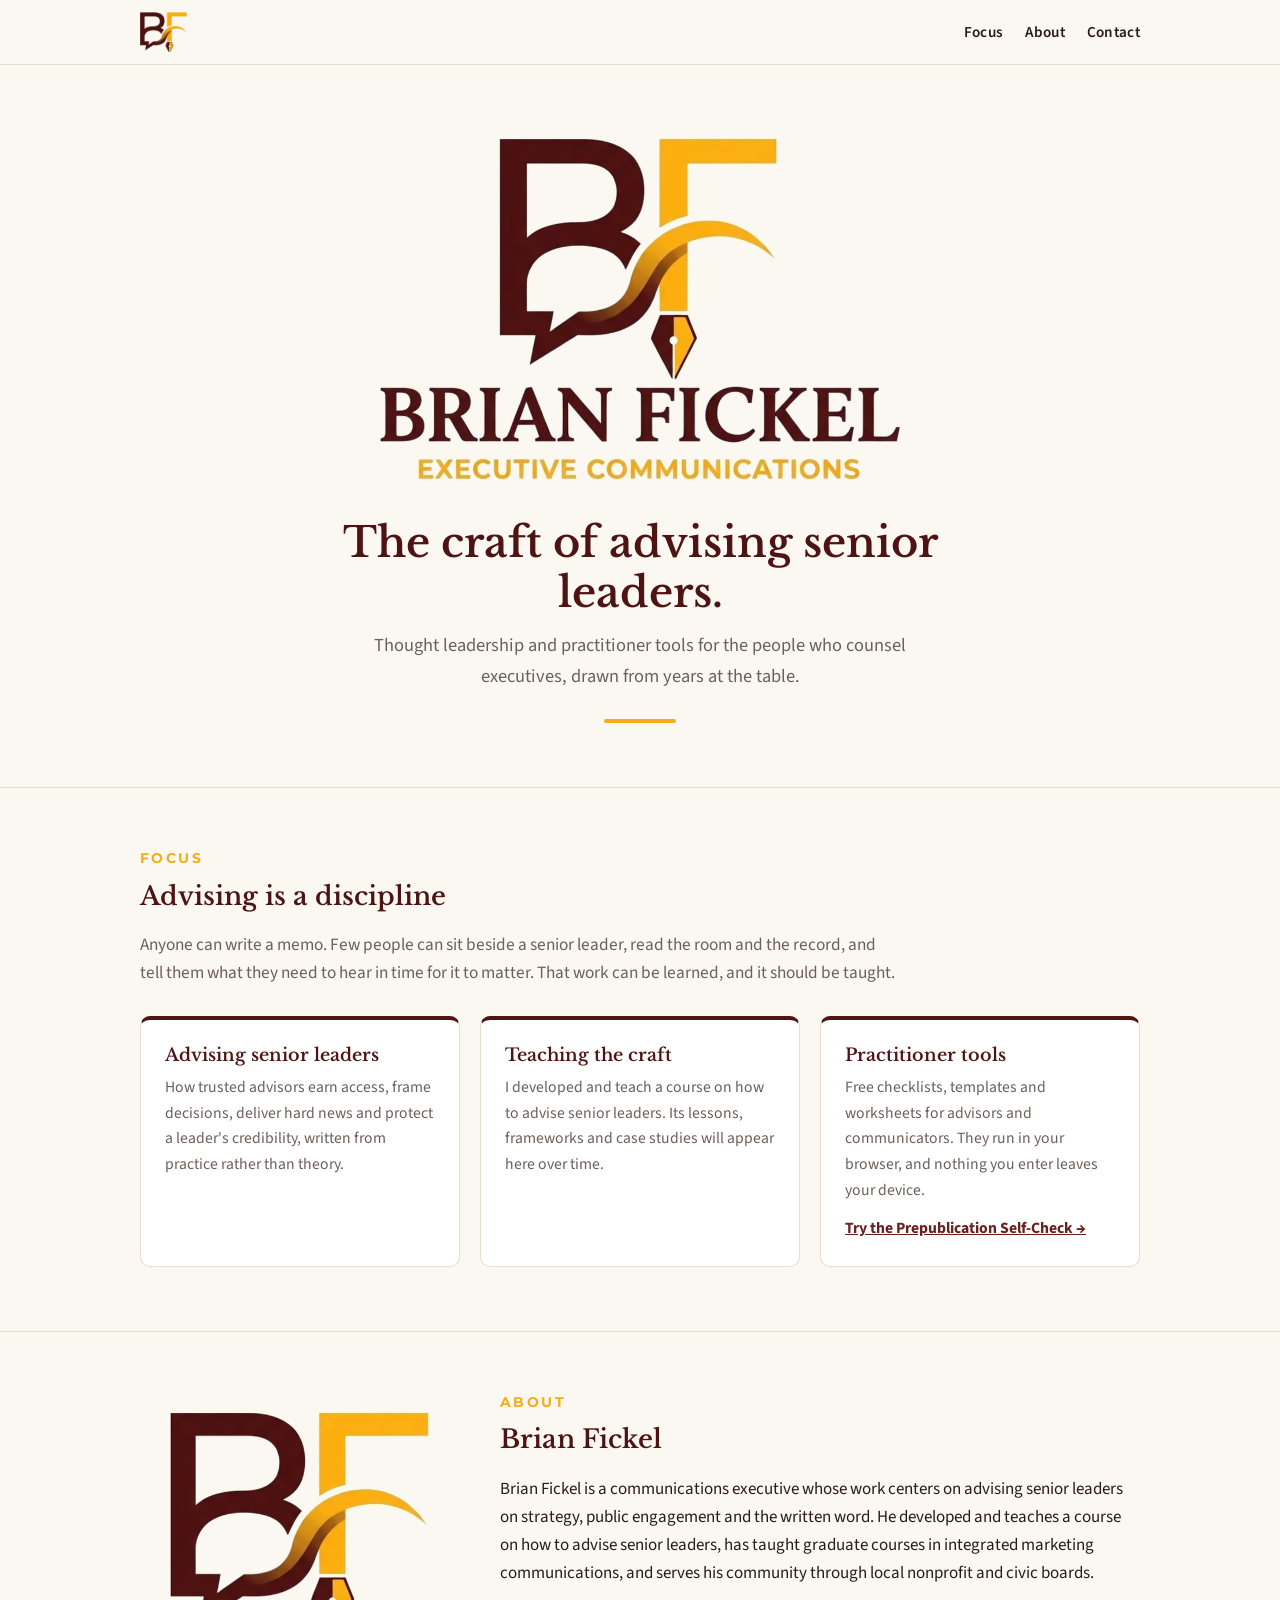
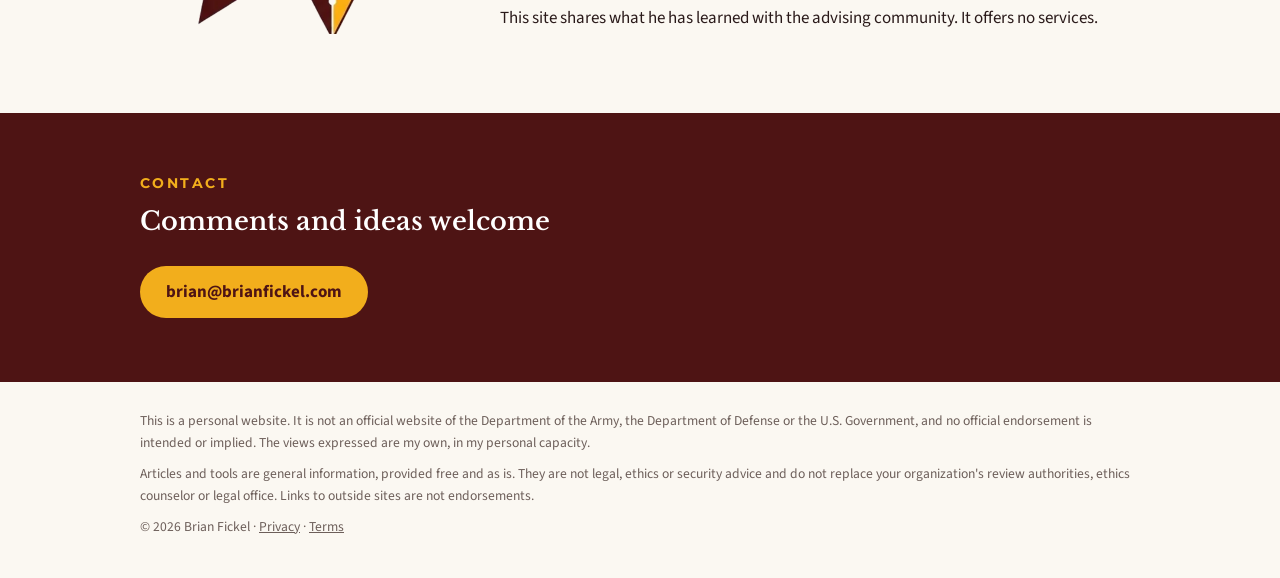
==== index.html @ 58ebd74b "Add site-wide disclaimers; broaden terms and privacy" ====
<!doctype html>
<html lang="en"><head><meta charset="utf-8"><meta name="viewport" content="width=device-width,initial-scale=1">
<title>Brian Fickel | Executive Communications</title>
<meta name="description" content="Brian Fickel on advising senior leaders: thought leadership and practitioner tools for the people who counsel executives.">
<meta property="og:title" content="Brian Fickel | Executive Communications"><meta property="og:image" content="https://brianfickel.com/img/logo-full.png">
<link rel="icon" type="image/png" href="img/favicon.png"><link rel="apple-touch-icon" href="img/apple-touch-icon.png">
<link rel="preconnect" href="https://fonts.googleapis.com"><link rel="preconnect" href="https://fonts.gstatic.com" crossorigin>
<link href="https://fonts.googleapis.com/css2?family=Libre+Baskerville:wght@400;700&family=Montserrat:wght@700&family=Source+Sans+3:wght@400;600;700&display=swap" rel="stylesheet">
<link rel="stylesheet" href="style.css"></head>
<body>
<header class="top"><div class="wrap"><a href="#"><img src="img/logo-mark.png" alt="BF"></a>
<nav><a href="#focus">Focus</a><a href="#about">About</a><a href="#contact">Contact</a></nav></div></header>
<main>
<div class="hero wrap">
<img src="img/logo-full.png" alt="Brian Fickel, Executive Communications">
<h1>The craft of advising senior leaders.</h1>
<p>Thought leadership and practitioner tools for the people who counsel executives, drawn from years at the table.</p>
<div class="rule"></div>
</div>
<section id="focus"><div class="wrap">
<h2>Focus</h2><h3>Advising is a discipline</h3>
<p class="intro">Anyone can write a memo. Few people can sit beside a senior leader, read the room and the record, and tell them what they need to hear in time for it to matter. That work can be learned, and it should be taught.</p>
<div class="grid">
<div class="card"><h4>Advising senior leaders</h4><p>How trusted advisors earn access, frame decisions, deliver hard news and protect a leader's credibility, written from practice rather than theory.</p></div>
<div class="card"><h4>Teaching the craft</h4><p>I developed and teach a course on how to advise senior leaders. Its lessons, frameworks and case studies will appear here over time.</p></div>
<div class="card"><h4>Practitioner tools</h4><p>Free checklists, templates and worksheets for advisors and communicators. They run in your browser, and nothing you enter leaves your device.</p><p style="margin-top:12px"><a href="tools/prepub-check/"><strong>Try the Prepublication Self-Check &rarr;</strong></a></p></div>
</div></div></section>
<section id="about"><div class="wrap about">
<img src="img/logo-mark.png" alt="">
<div><h2>About</h2><h3>Brian Fickel</h3>
<p>Brian Fickel is a communications executive whose work centers on advising senior leaders on strategy, public engagement and the written word. He developed and teaches a course on how to advise senior leaders, has taught graduate courses in integrated marketing communications, and serves his community through local nonprofit and civic boards.</p>
<p>This site shares what he has learned with the advising community. It offers no services.</p></div>
</div></section>
<section id="contact" class="contact"><div class="wrap">
<h2>Contact</h2><h3>Comments and ideas welcome</h3>
<a class="btn" href="mailto:brian@brianfickel.com">brian@brianfickel.com</a>
</div></section>
</main>
<footer><div class="wrap">
<p style="margin:0 0 8px">This is a personal website. It is not an official website of the Department of the Army, the Department of Defense or the U.S. Government, and no official endorsement is intended or implied. The views expressed are my own, in my personal capacity.</p>
<p style="margin:0 0 8px">Articles and tools are general information, provided free and as is. They are not legal, ethics or security advice and do not replace your organization's review authorities, ethics counselor or legal office. Links to outside sites are not endorsements.</p>
<p style="margin:0">&copy; 2026 Brian Fickel &middot; <a href="privacy.html">Privacy</a> &middot; <a href="terms.html">Terms</a></p>
</div></footer>
</body></html>
---- style.css ----
:root{--maroon:#4e1414;--maroon-2:#6b1f1f;--gold:#f2ae1c;--gold-soft:#fbe7b8;--cream:#fbf8f2;--ink:#2a1a1a;--muted:#6d5f5a;--line:#eadfce;color-scheme:light}
*{box-sizing:border-box}
html{scroll-behavior:smooth}
body{margin:0;background:var(--cream);color:var(--ink);font:17px/1.65 "Source Sans 3",-apple-system,BlinkMacSystemFont,"Segoe UI",sans-serif}
a{color:var(--maroon-2)}
.wrap{max-width:1040px;margin:0 auto;padding:0 20px}
header.top{position:sticky;top:0;z-index:5;background:rgba(251,248,242,.92);backdrop-filter:blur(8px);border-bottom:1px solid var(--line)}
header.top .wrap{display:flex;align-items:center;justify-content:space-between;height:64px}
header.top img{height:40px;width:auto;display:block}
nav a{margin-left:22px;text-decoration:none;color:var(--ink);font-weight:600;font-size:.95rem;letter-spacing:.02em}
nav a:hover{color:var(--maroon-2)}
.hero{text-align:center;padding:72px 0 64px}
.hero img{width:min(520px,88%);height:auto}
.hero h1{font:600 clamp(1.7rem,4vw,2.6rem)/1.2 "Libre Baskerville",Georgia,serif;color:var(--maroon);margin:28px auto 12px;max-width:760px}
.hero p{color:var(--muted);font-size:1.15rem;max-width:620px;margin:0 auto}
.rule{width:72px;height:4px;background:var(--gold);border-radius:2px;margin:28px auto 0}
section{padding:64px 0;border-top:1px solid var(--line)}
section h2{font:700 .85rem/1 "Montserrat",sans-serif;letter-spacing:.18em;text-transform:uppercase;color:var(--gold);margin:0 0 14px}
section h3{font:600 1.6rem/1.3 "Libre Baskerville",Georgia,serif;color:var(--maroon);margin:0 0 18px}
.grid{display:grid;grid-template-columns:repeat(3,1fr);gap:20px;margin-top:28px}
.card{background:#fff;border:1px solid var(--line);border-top:4px solid var(--maroon);border-radius:10px;padding:24px}
.card h4{margin:0 0 8px;font:600 1.1rem/1.3 "Libre Baskerville",Georgia,serif;color:var(--maroon)}
.card p{margin:0;color:var(--muted);font-size:.98rem}
.about{display:grid;grid-template-columns:1fr 2fr;gap:40px;align-items:center}
.about img{width:100%;max-width:260px;height:auto;justify-self:center}
.contact{background:var(--maroon);color:#fff;border-top:0}
.contact h2{color:var(--gold)}.contact h3{color:#fff}
.btn{display:inline-block;margin-top:10px;background:var(--gold);color:var(--maroon);font-weight:700;text-decoration:none;padding:12px 26px;border-radius:999px}
.btn:hover{background:#ffc64a}
footer{padding:28px 0 40px;color:var(--muted);font-size:.85rem}
footer a{color:var(--muted)}
.page main{max-width:720px;margin:0 auto;padding:48px 20px}
.page h1{font:600 2rem/1.25 "Libre Baskerville",Georgia,serif;color:var(--maroon)}
.page h2{font-size:1.15rem;margin-top:2rem;color:var(--maroon)}
p.lede{color:var(--muted);margin-top:0}
@media (max-width:760px){.grid{grid-template-columns:1fr}.about{grid-template-columns:1fr}nav a{margin-left:14px;font-size:.9rem}.hero{padding:48px 0}}
.intro{max-width:760px;color:var(--muted);font-size:1.08rem;margin:0}
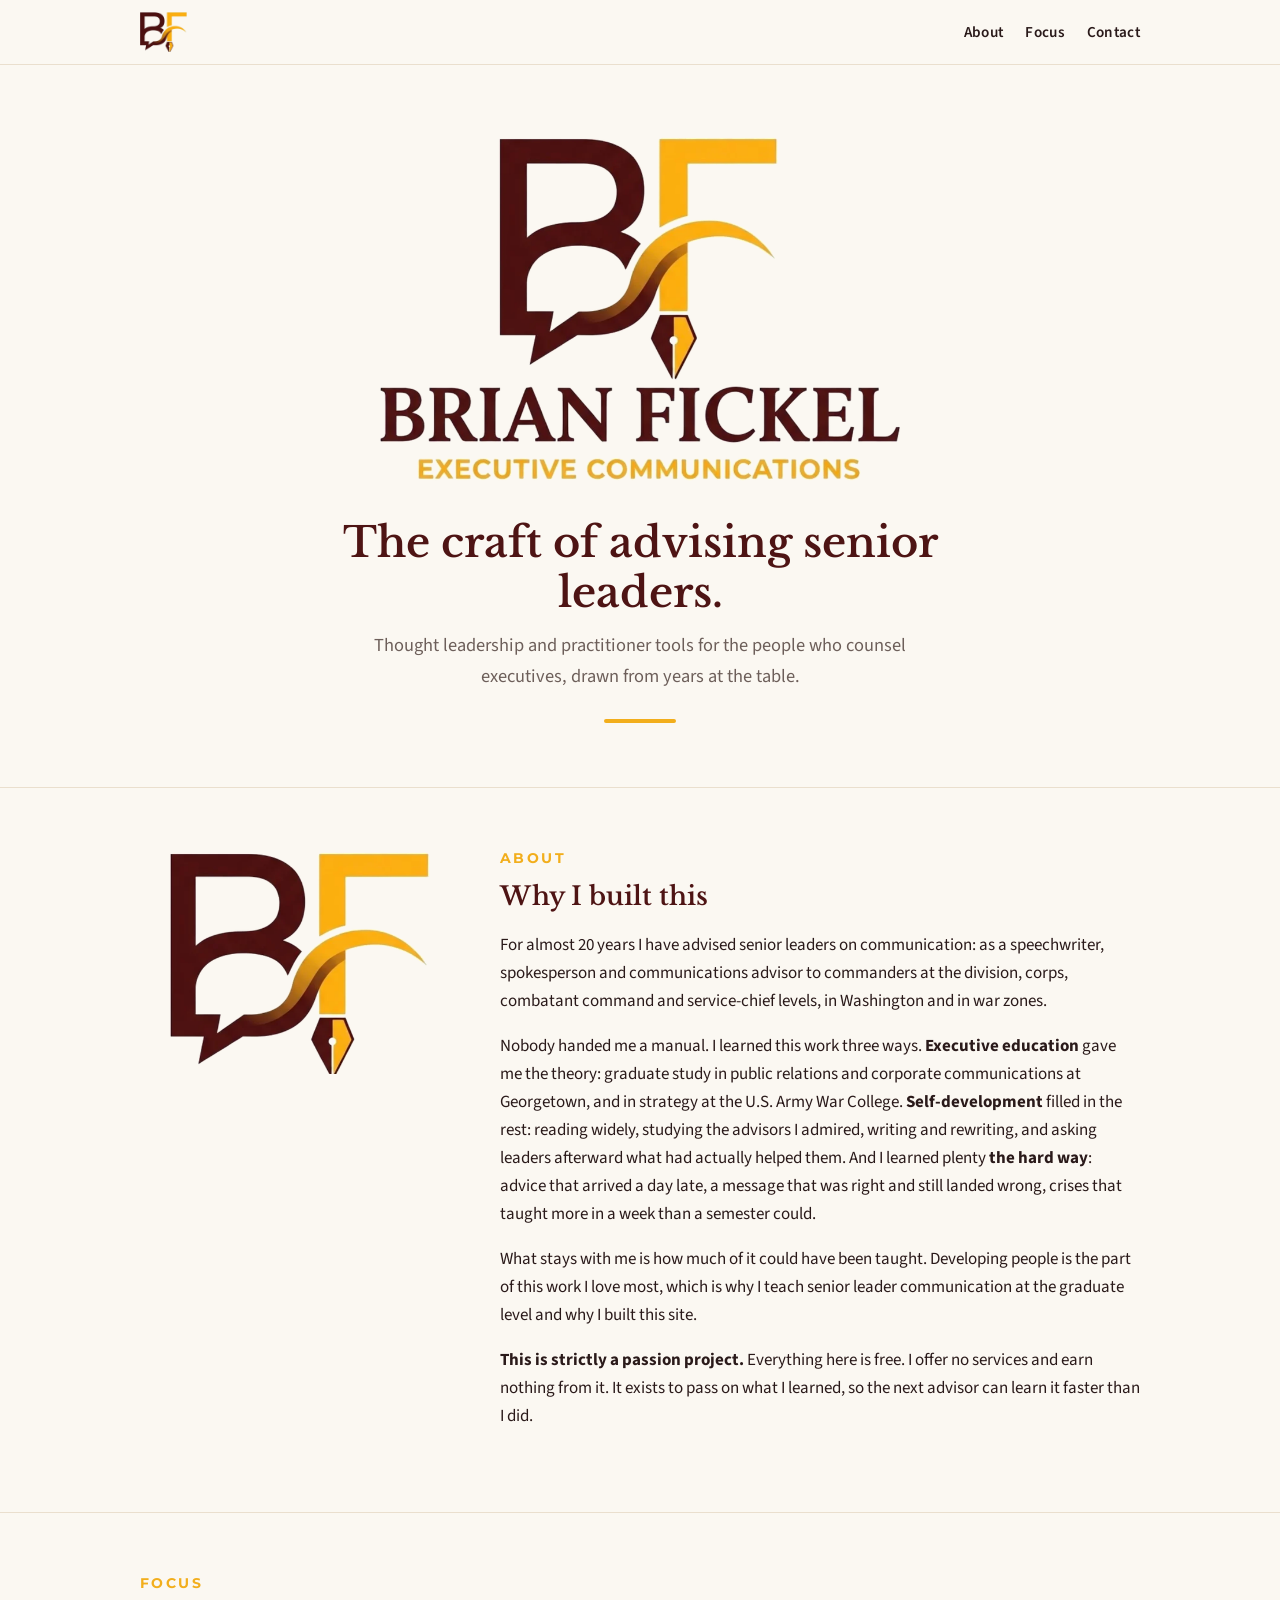
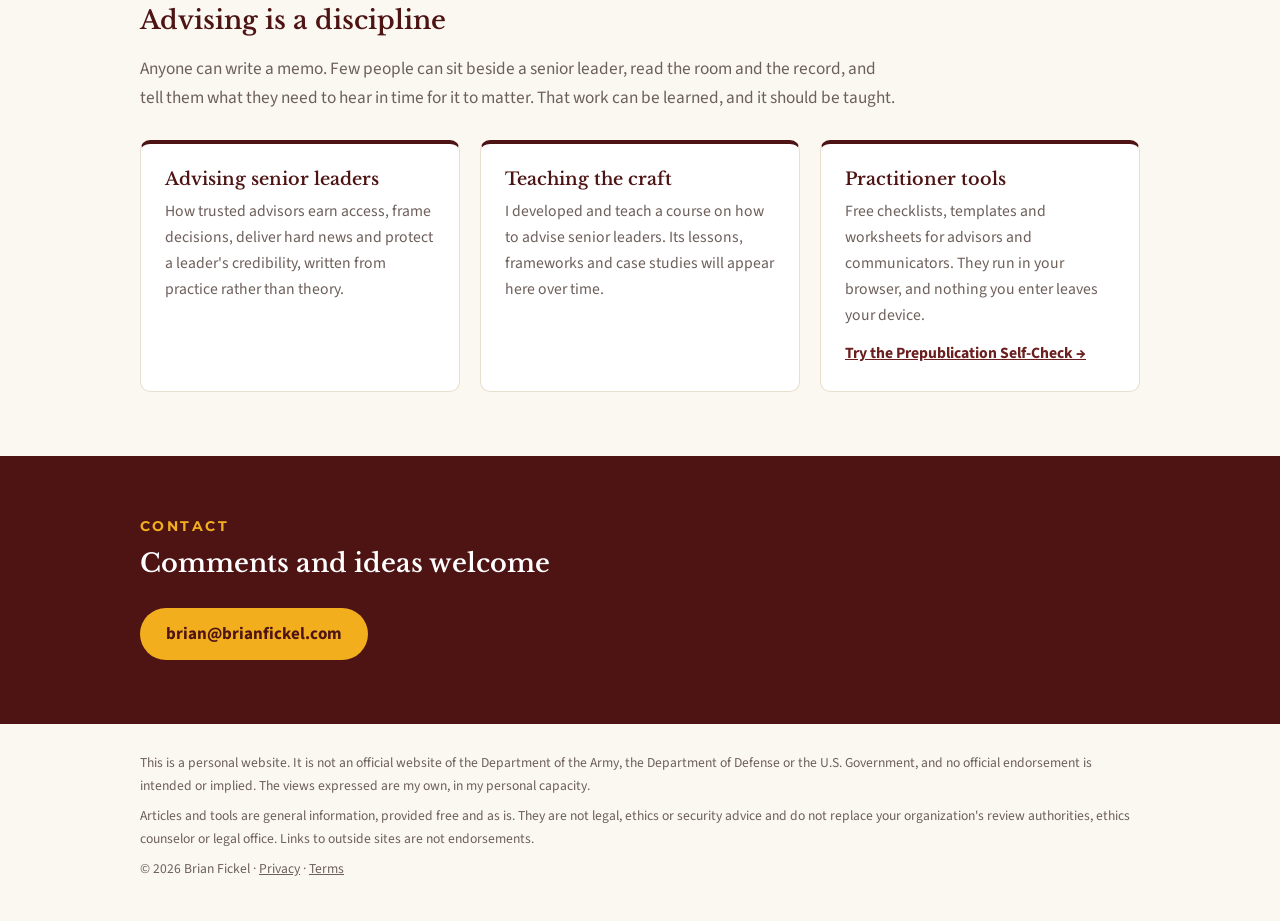
==== commit 99ca9eda: "Move About up front with the advising story; passion project" ====
--- a/index.html
+++ b/index.html
@@ -9,7 +9,7 @@
 <link rel="stylesheet" href="style.css"></head>
 <body>
 <header class="top"><div class="wrap"><a href="#"><img src="img/logo-mark.png" alt="BF"></a>
-<nav><a href="#focus">Focus</a><a href="#about">About</a><a href="#contact">Contact</a></nav></div></header>
+<nav><a href="#about">About</a><a href="#focus">Focus</a><a href="#contact">Contact</a></nav></div></header>
 <main>
 <div class="hero wrap">
 <img src="img/logo-full.png" alt="Brian Fickel, Executive Communications">
@@ -17,6 +17,14 @@
 <p>Thought leadership and practitioner tools for the people who counsel executives, drawn from years at the table.</p>
 <div class="rule"></div>
 </div>
+<section id="about"><div class="wrap about">
+<img src="img/logo-mark.png" alt="">
+<div><h2>About</h2><h3>Why I built this</h3>
+<p>For almost 20 years I have advised senior leaders on communication: as a speechwriter, spokesperson and communications advisor to commanders at the division, corps, combatant command and service-chief levels, in Washington and in war zones.</p>
+<p>Nobody handed me a manual. I learned this work three ways. <strong>Executive education</strong> gave me the theory: graduate study in public relations and corporate communications at Georgetown, and in strategy at the U.S. Army War College. <strong>Self-development</strong> filled in the rest: reading widely, studying the advisors I admired, writing and rewriting, and asking leaders afterward what had actually helped them. And I learned plenty <strong>the hard way</strong>: advice that arrived a day late, a message that was right and still landed wrong, crises that taught more in a week than a semester could.</p>
+<p>What stays with me is how much of it could have been taught. Developing people is the part of this work I love most, which is why I teach senior leader communication at the graduate level and why I built this site.</p>
+<p><strong>This is strictly a passion project.</strong> Everything here is free. I offer no services and earn nothing from it. It exists to pass on what I learned, so the next advisor can learn it faster than I did.</p>
+</div></div></section>
 <section id="focus"><div class="wrap">
 <h2>Focus</h2><h3>Advising is a discipline</h3>
 <p class="intro">Anyone can write a memo. Few people can sit beside a senior leader, read the room and the record, and tell them what they need to hear in time for it to matter. That work can be learned, and it should be taught.</p>
@@ -25,12 +33,7 @@
 <div class="card"><h4>Teaching the craft</h4><p>I developed and teach a course on how to advise senior leaders. Its lessons, frameworks and case studies will appear here over time.</p></div>
 <div class="card"><h4>Practitioner tools</h4><p>Free checklists, templates and worksheets for advisors and communicators. They run in your browser, and nothing you enter leaves your device.</p><p style="margin-top:12px"><a href="tools/prepub-check/"><strong>Try the Prepublication Self-Check &rarr;</strong></a></p></div>
 </div></div></section>
-<section id="about"><div class="wrap about">
-<img src="img/logo-mark.png" alt="">
-<div><h2>About</h2><h3>Brian Fickel</h3>
-<p>Brian Fickel is a communications executive whose work centers on advising senior leaders on strategy, public engagement and the written word. He developed and teaches a course on how to advise senior leaders, has taught graduate courses in integrated marketing communications, and serves his community through local nonprofit and civic boards.</p>
-<p>This site shares what he has learned with the advising community. It offers no services.</p></div>
-</div></section>
+
 <section id="contact" class="contact"><div class="wrap">
 <h2>Contact</h2><h3>Comments and ideas welcome</h3>
 <a class="btn" href="mailto:brian@brianfickel.com">brian@brianfickel.com</a>
--- a/style.css
+++ b/style.css
@@ -21,7 +21,7 @@
 .card{background:#fff;border:1px solid var(--line);border-top:4px solid var(--maroon);border-radius:10px;padding:24px}
 .card h4{margin:0 0 8px;font:600 1.1rem/1.3 "Libre Baskerville",Georgia,serif;color:var(--maroon)}
 .card p{margin:0;color:var(--muted);font-size:.98rem}
-.about{display:grid;grid-template-columns:1fr 2fr;gap:40px;align-items:center}
+.about{display:grid;grid-template-columns:1fr 2fr;gap:40px;align-items:start}
 .about img{width:100%;max-width:260px;height:auto;justify-self:center}
 .contact{background:var(--maroon);color:#fff;border-top:0}
 .contact h2{color:var(--gold)}.contact h3{color:#fff}
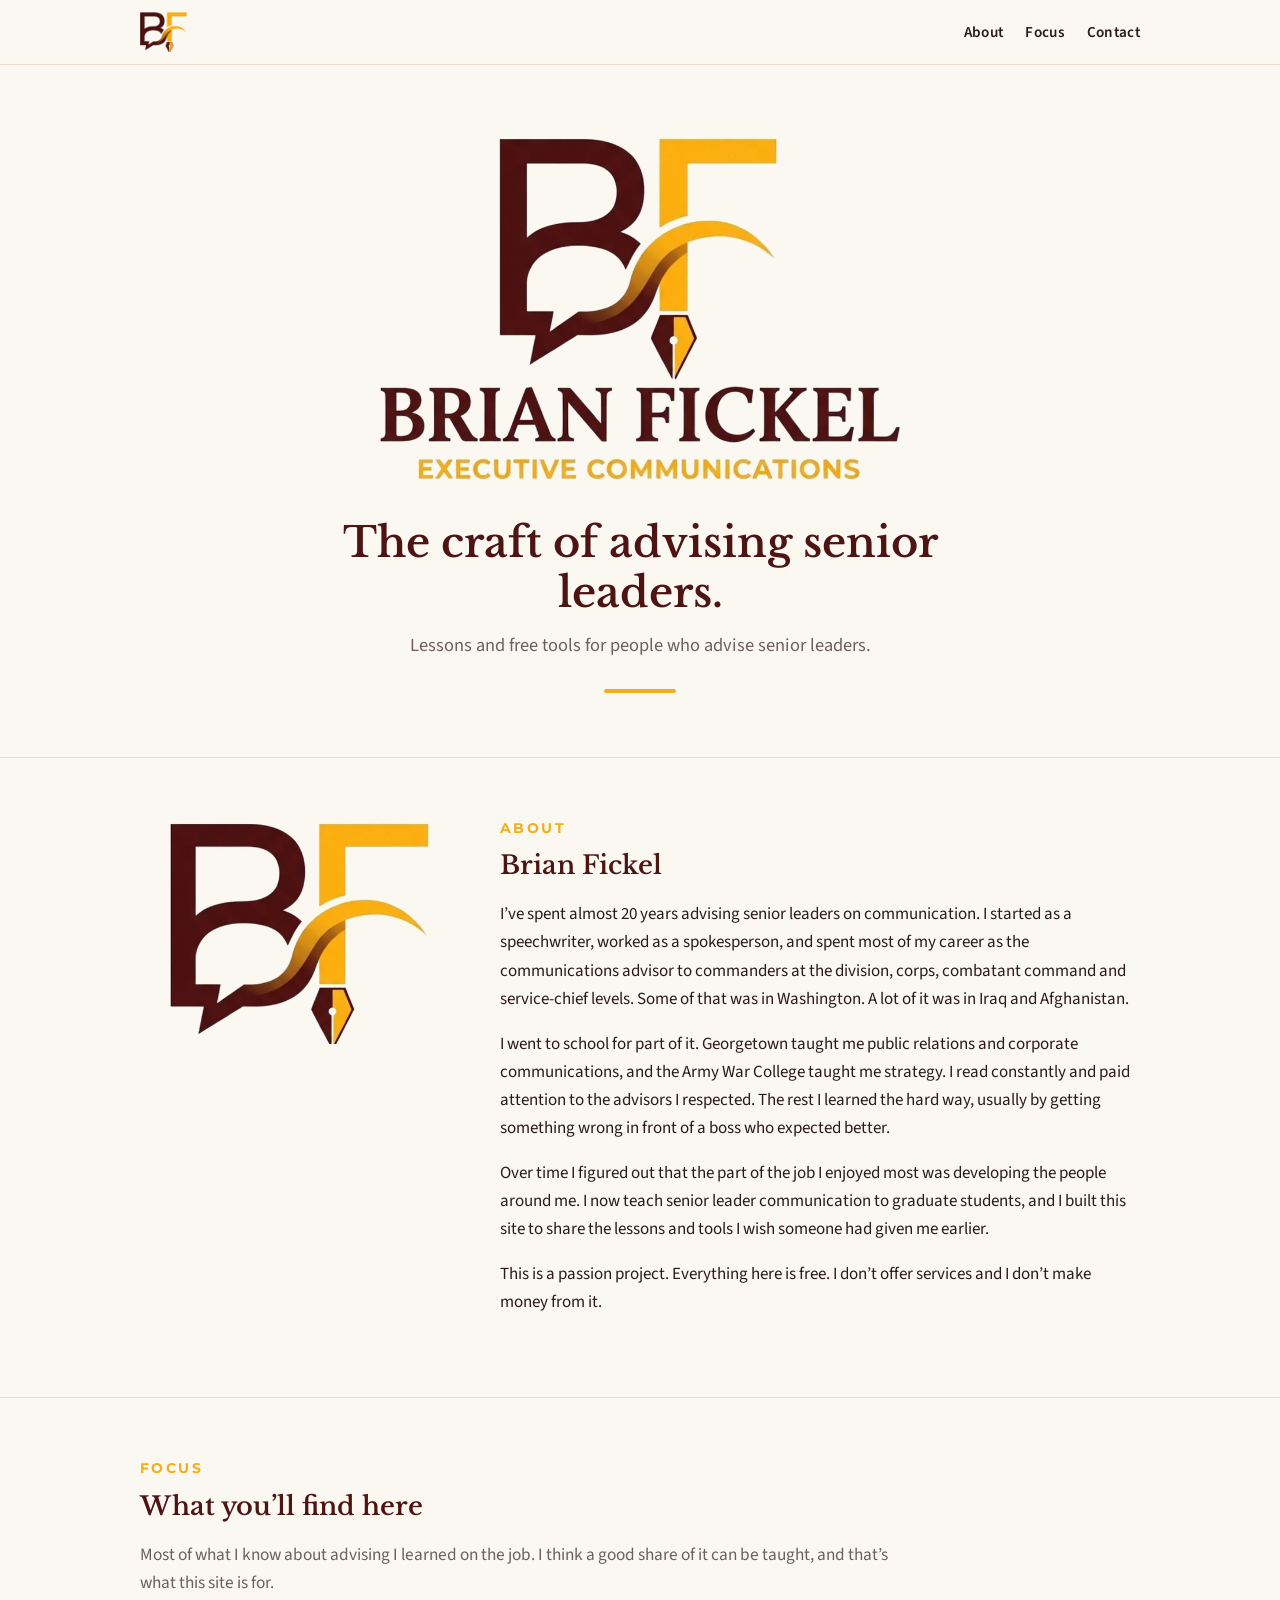
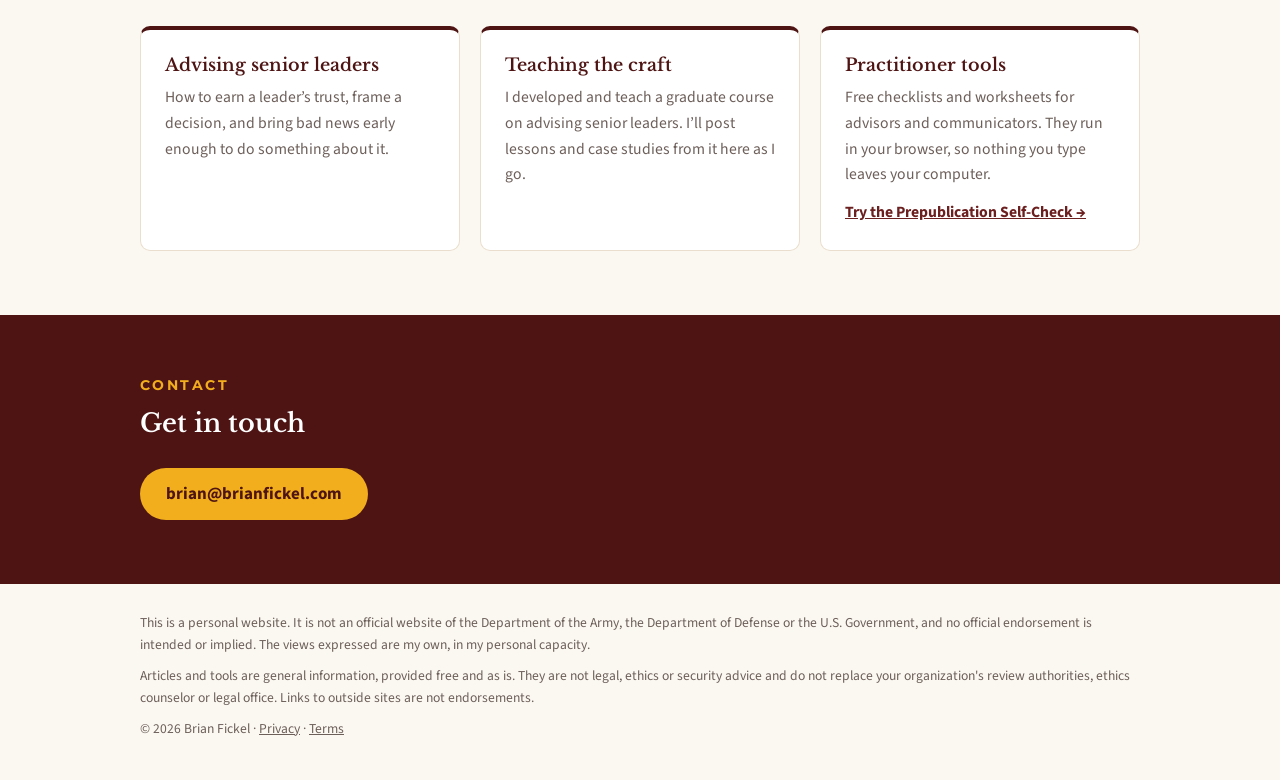
==== commit c756ac5a: "Rewrite homepage copy in a plainer voice" ====
--- a/index.html
+++ b/index.html
@@ -1,7 +1,7 @@
 <!doctype html>
 <html lang="en"><head><meta charset="utf-8"><meta name="viewport" content="width=device-width,initial-scale=1">
 <title>Brian Fickel | Executive Communications</title>
-<meta name="description" content="Brian Fickel on advising senior leaders: thought leadership and practitioner tools for the people who counsel executives.">
+<meta name="description" content="Lessons and free tools for people who advise senior leaders, from Brian Fickel.">
 <meta property="og:title" content="Brian Fickel | Executive Communications"><meta property="og:image" content="https://brianfickel.com/img/logo-full.png">
 <link rel="icon" type="image/png" href="img/favicon.png"><link rel="apple-touch-icon" href="img/apple-touch-icon.png">
 <link rel="preconnect" href="https://fonts.googleapis.com"><link rel="preconnect" href="https://fonts.gstatic.com" crossorigin>
@@ -14,28 +14,28 @@
 <div class="hero wrap">
 <img src="img/logo-full.png" alt="Brian Fickel, Executive Communications">
 <h1>The craft of advising senior leaders.</h1>
-<p>Thought leadership and practitioner tools for the people who counsel executives, drawn from years at the table.</p>
+<p>Lessons and free tools for people who advise senior leaders.</p>
 <div class="rule"></div>
 </div>
 <section id="about"><div class="wrap about">
 <img src="img/logo-mark.png" alt="">
-<div><h2>About</h2><h3>Why I built this</h3>
-<p>For almost 20 years I have advised senior leaders on communication: as a speechwriter, spokesperson and communications advisor to commanders at the division, corps, combatant command and service-chief levels, in Washington and in war zones.</p>
-<p>Nobody handed me a manual. I learned this work three ways. <strong>Executive education</strong> gave me the theory: graduate study in public relations and corporate communications at Georgetown, and in strategy at the U.S. Army War College. <strong>Self-development</strong> filled in the rest: reading widely, studying the advisors I admired, writing and rewriting, and asking leaders afterward what had actually helped them. And I learned plenty <strong>the hard way</strong>: advice that arrived a day late, a message that was right and still landed wrong, crises that taught more in a week than a semester could.</p>
-<p>What stays with me is how much of it could have been taught. Developing people is the part of this work I love most, which is why I teach senior leader communication at the graduate level and why I built this site.</p>
-<p><strong>This is strictly a passion project.</strong> Everything here is free. I offer no services and earn nothing from it. It exists to pass on what I learned, so the next advisor can learn it faster than I did.</p>
+<div><h2>About</h2><h3>Brian Fickel</h3>
+<p>I&rsquo;ve spent almost 20 years advising senior leaders on communication. I started as a speechwriter, worked as a spokesperson, and spent most of my career as the communications advisor to commanders at the division, corps, combatant command and service-chief levels. Some of that was in Washington. A lot of it was in Iraq and Afghanistan.</p>
+<p>I went to school for part of it. Georgetown taught me public relations and corporate communications, and the Army War College taught me strategy. I read constantly and paid attention to the advisors I respected. The rest I learned the hard way, usually by getting something wrong in front of a boss who expected better.</p>
+<p>Over time I figured out that the part of the job I enjoyed most was developing the people around me. I now teach senior leader communication to graduate students, and I built this site to share the lessons and tools I wish someone had given me earlier.</p>
+<p>This is a passion project. Everything here is free. I don&rsquo;t offer services and I don&rsquo;t make money from it.</p>
 </div></div></section>
 <section id="focus"><div class="wrap">
-<h2>Focus</h2><h3>Advising is a discipline</h3>
-<p class="intro">Anyone can write a memo. Few people can sit beside a senior leader, read the room and the record, and tell them what they need to hear in time for it to matter. That work can be learned, and it should be taught.</p>
+<h2>Focus</h2><h3>What you&rsquo;ll find here</h3>
+<p class="intro">Most of what I know about advising I learned on the job. I think a good share of it can be taught, and that&rsquo;s what this site is for.</p>
 <div class="grid">
-<div class="card"><h4>Advising senior leaders</h4><p>How trusted advisors earn access, frame decisions, deliver hard news and protect a leader's credibility, written from practice rather than theory.</p></div>
-<div class="card"><h4>Teaching the craft</h4><p>I developed and teach a course on how to advise senior leaders. Its lessons, frameworks and case studies will appear here over time.</p></div>
-<div class="card"><h4>Practitioner tools</h4><p>Free checklists, templates and worksheets for advisors and communicators. They run in your browser, and nothing you enter leaves your device.</p><p style="margin-top:12px"><a href="tools/prepub-check/"><strong>Try the Prepublication Self-Check &rarr;</strong></a></p></div>
+<div class="card"><h4>Advising senior leaders</h4><p>How to earn a leader&rsquo;s trust, frame a decision, and bring bad news early enough to do something about it.</p></div>
+<div class="card"><h4>Teaching the craft</h4><p>I developed and teach a graduate course on advising senior leaders. I&rsquo;ll post lessons and case studies from it here as I go.</p></div>
+<div class="card"><h4>Practitioner tools</h4><p>Free checklists and worksheets for advisors and communicators. They run in your browser, so nothing you type leaves your computer.</p><p style="margin-top:12px"><a href="tools/prepub-check/"><strong>Try the Prepublication Self-Check &rarr;</strong></a></p></div>
 </div></div></section>
 
 <section id="contact" class="contact"><div class="wrap">
-<h2>Contact</h2><h3>Comments and ideas welcome</h3>
+<h2>Contact</h2><h3>Get in touch</h3>
 <a class="btn" href="mailto:brian@brianfickel.com">brian@brianfickel.com</a>
 </div></section>
 </main>
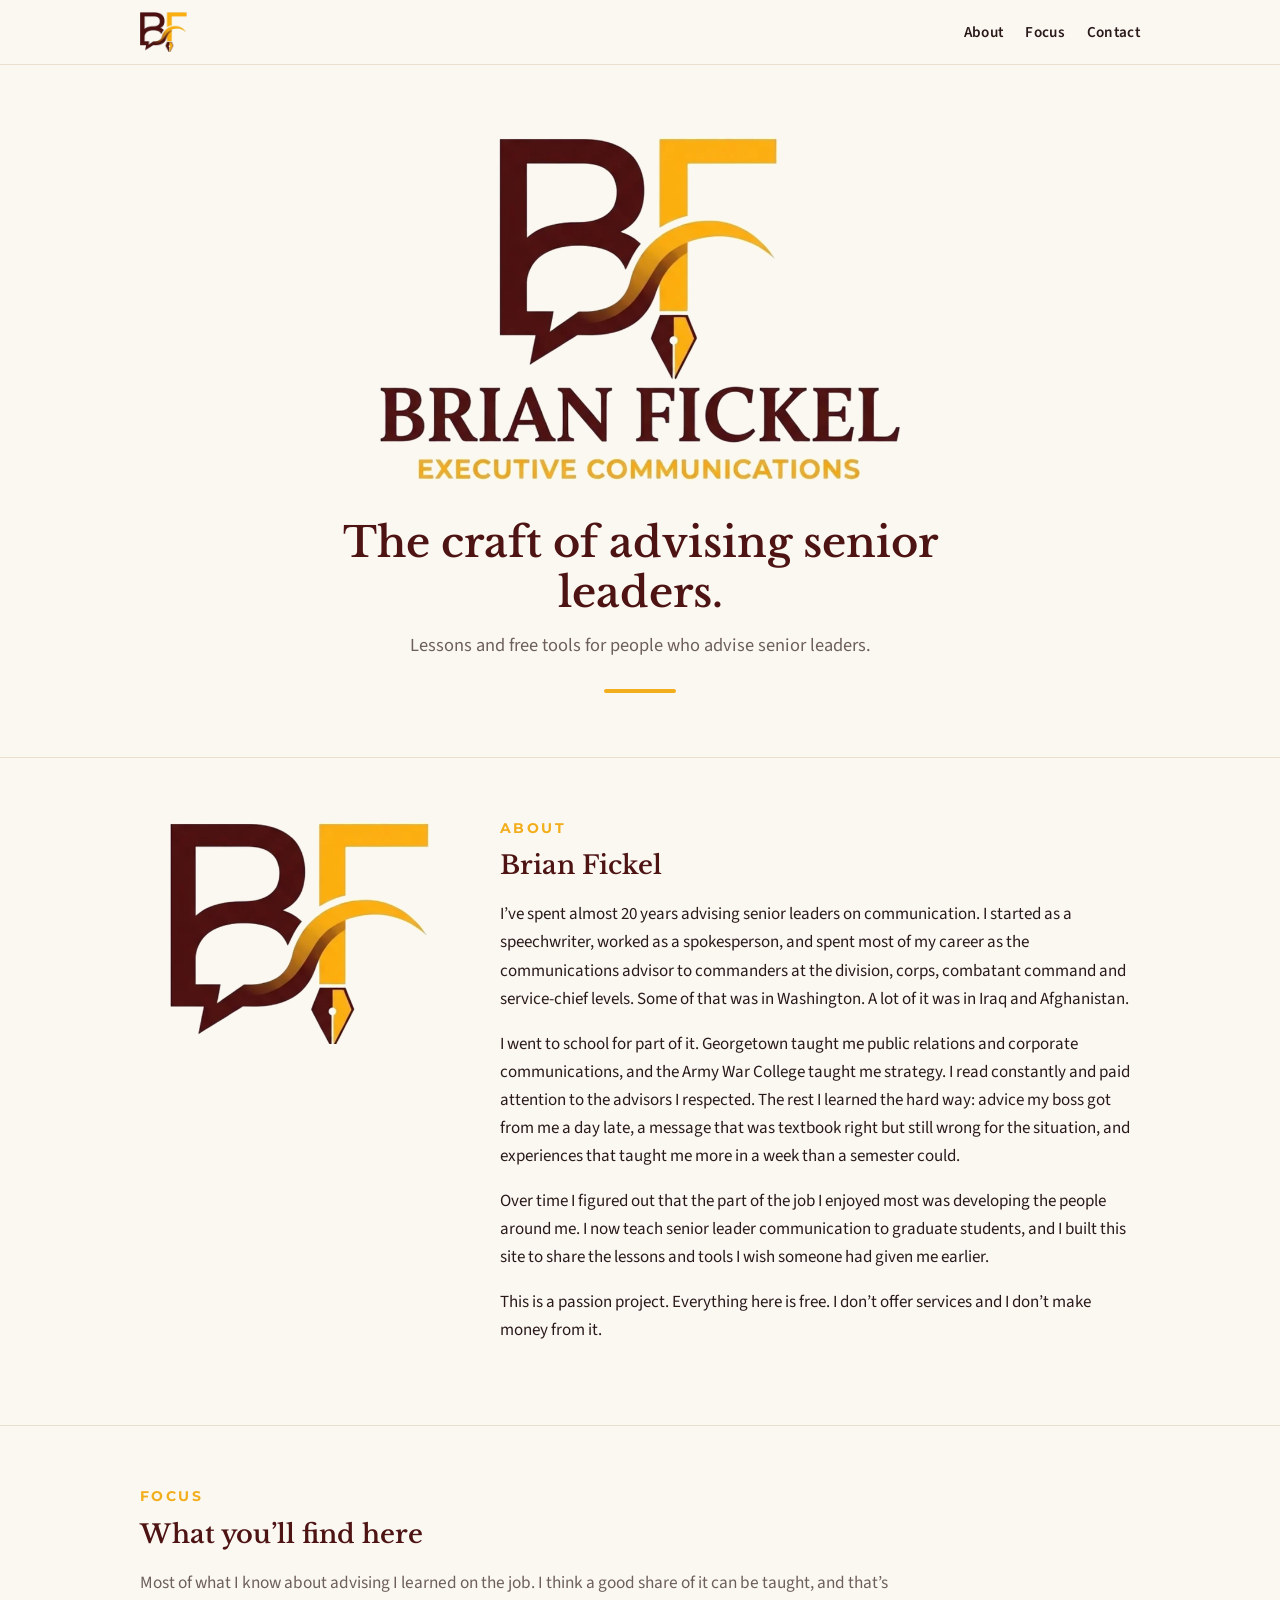
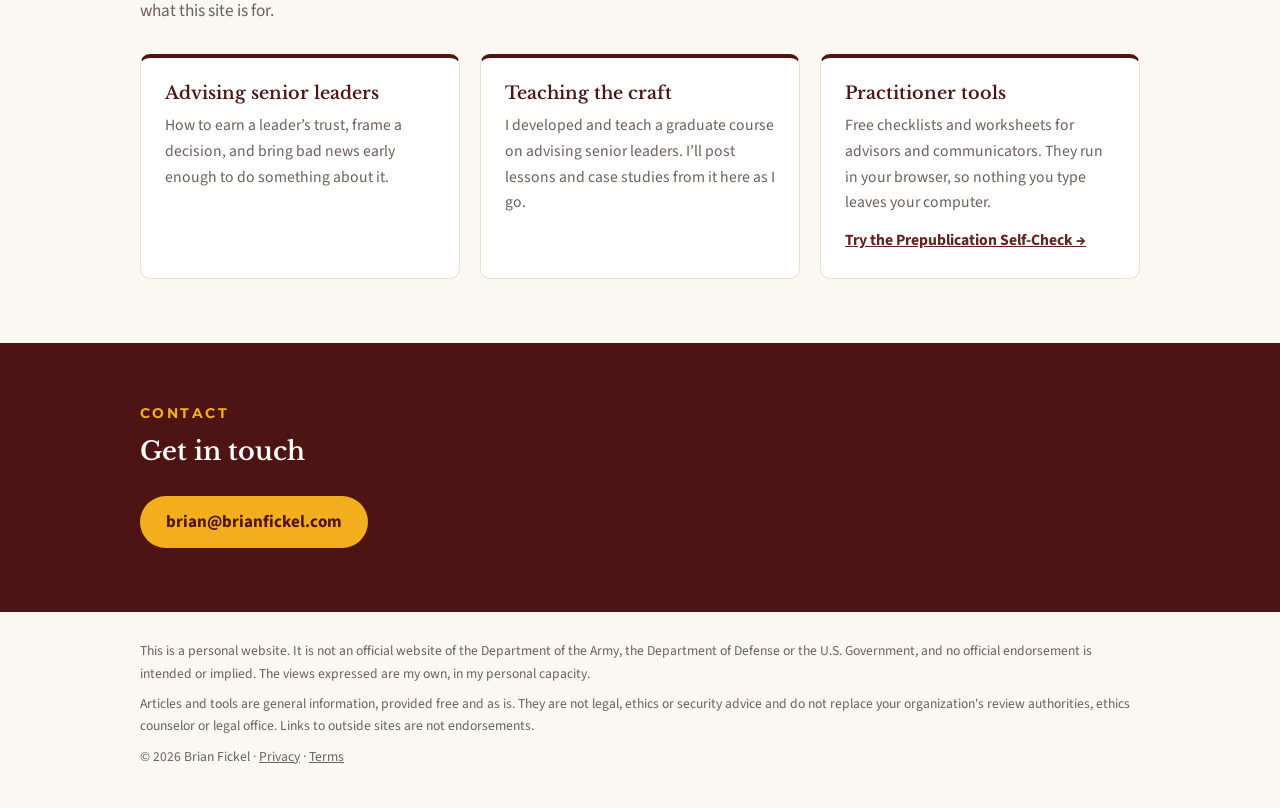
==== commit 7f6e4ede: "About: hard-way lessons in Brian's words" ====
--- a/index.html
+++ b/index.html
@@ -21,7 +21,7 @@
 <img src="img/logo-mark.png" alt="">
 <div><h2>About</h2><h3>Brian Fickel</h3>
 <p>I&rsquo;ve spent almost 20 years advising senior leaders on communication. I started as a speechwriter, worked as a spokesperson, and spent most of my career as the communications advisor to commanders at the division, corps, combatant command and service-chief levels. Some of that was in Washington. A lot of it was in Iraq and Afghanistan.</p>
-<p>I went to school for part of it. Georgetown taught me public relations and corporate communications, and the Army War College taught me strategy. I read constantly and paid attention to the advisors I respected. The rest I learned the hard way, usually by getting something wrong in front of a boss who expected better.</p>
+<p>I went to school for part of it. Georgetown taught me public relations and corporate communications, and the Army War College taught me strategy. I read constantly and paid attention to the advisors I respected. The rest I learned the hard way: advice my boss got from me a day late, a message that was textbook right but still wrong for the situation, and experiences that taught me more in a week than a semester could.</p>
 <p>Over time I figured out that the part of the job I enjoyed most was developing the people around me. I now teach senior leader communication to graduate students, and I built this site to share the lessons and tools I wish someone had given me earlier.</p>
 <p>This is a passion project. Everything here is free. I don&rsquo;t offer services and I don&rsquo;t make money from it.</p>
 </div></div></section>
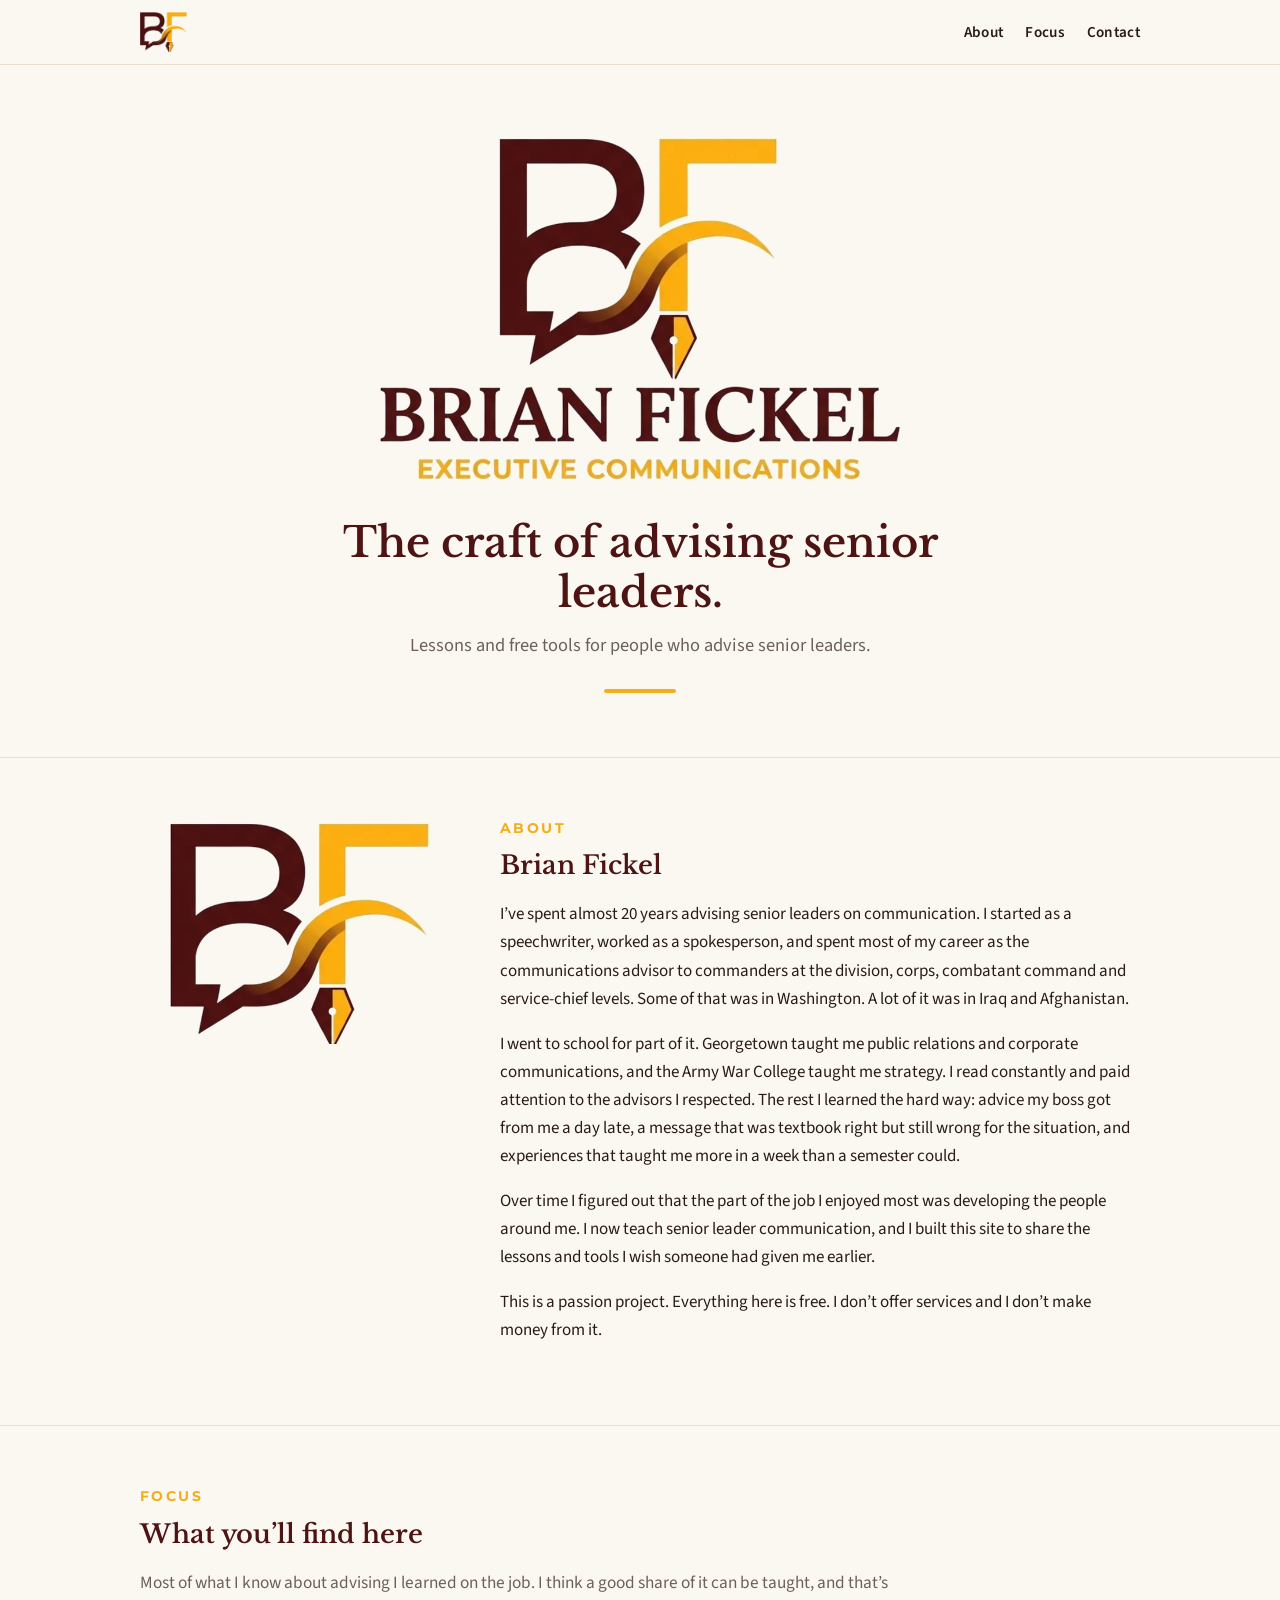
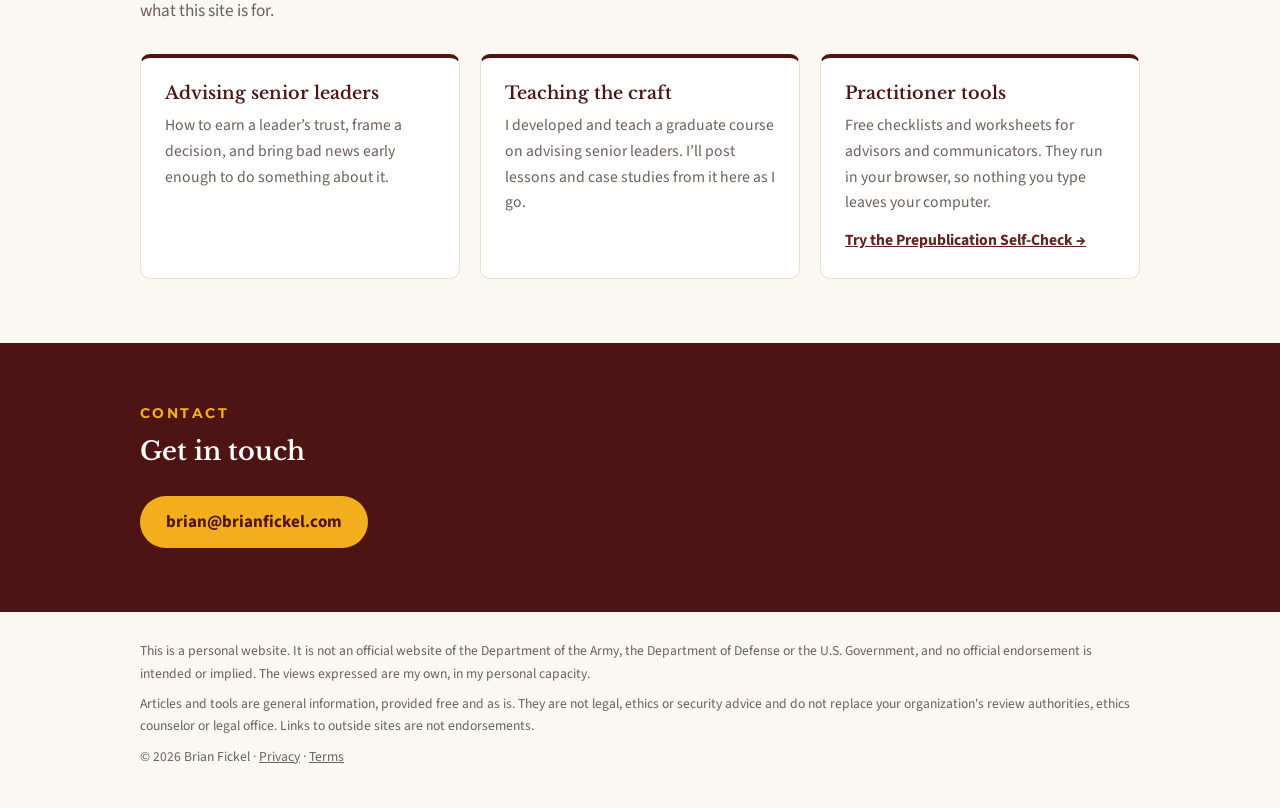
==== commit 123d05a6: "About: drop graduate level" ====
--- a/index.html
+++ b/index.html
@@ -22,7 +22,7 @@
 <div><h2>About</h2><h3>Brian Fickel</h3>
 <p>I&rsquo;ve spent almost 20 years advising senior leaders on communication. I started as a speechwriter, worked as a spokesperson, and spent most of my career as the communications advisor to commanders at the division, corps, combatant command and service-chief levels. Some of that was in Washington. A lot of it was in Iraq and Afghanistan.</p>
 <p>I went to school for part of it. Georgetown taught me public relations and corporate communications, and the Army War College taught me strategy. I read constantly and paid attention to the advisors I respected. The rest I learned the hard way: advice my boss got from me a day late, a message that was textbook right but still wrong for the situation, and experiences that taught me more in a week than a semester could.</p>
-<p>Over time I figured out that the part of the job I enjoyed most was developing the people around me. I now teach senior leader communication to graduate students, and I built this site to share the lessons and tools I wish someone had given me earlier.</p>
+<p>Over time I figured out that the part of the job I enjoyed most was developing the people around me. I now teach senior leader communication, and I built this site to share the lessons and tools I wish someone had given me earlier.</p>
 <p>This is a passion project. Everything here is free. I don&rsquo;t offer services and I don&rsquo;t make money from it.</p>
 </div></div></section>
 <section id="focus"><div class="wrap">
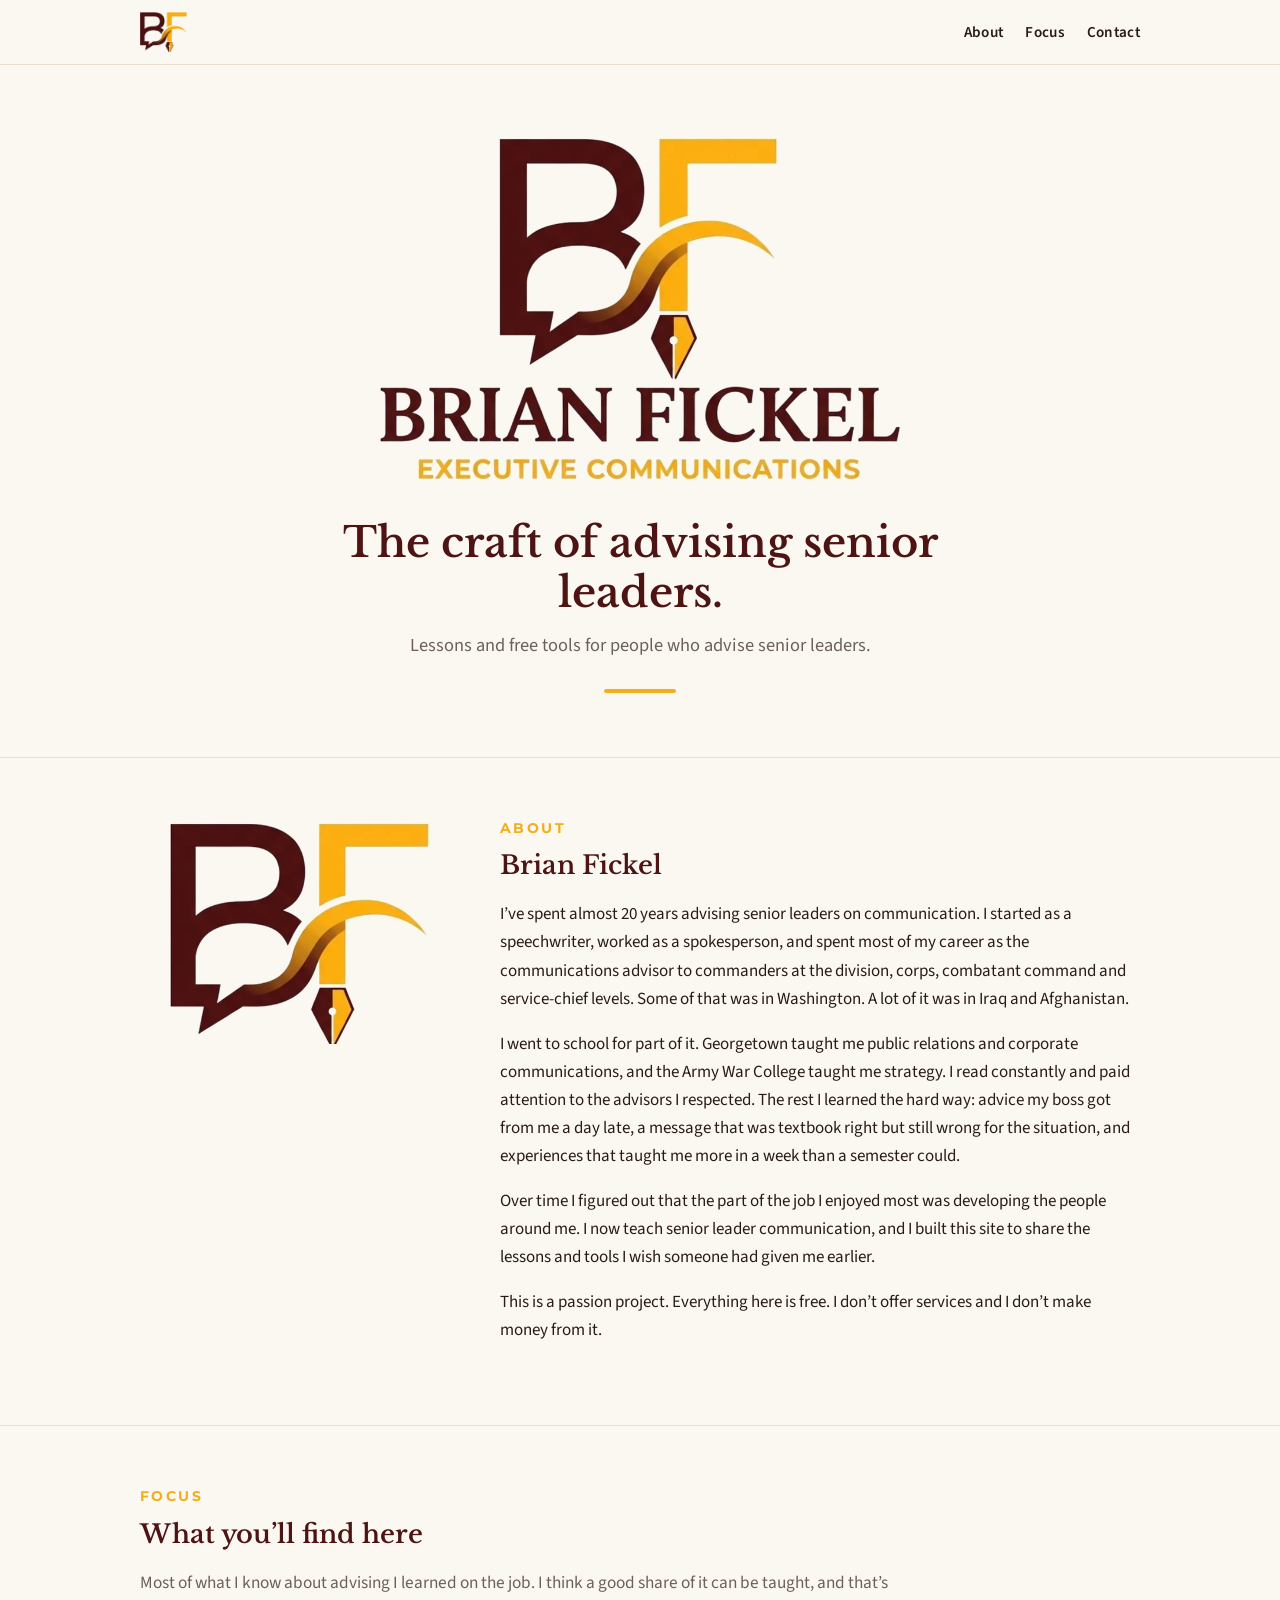
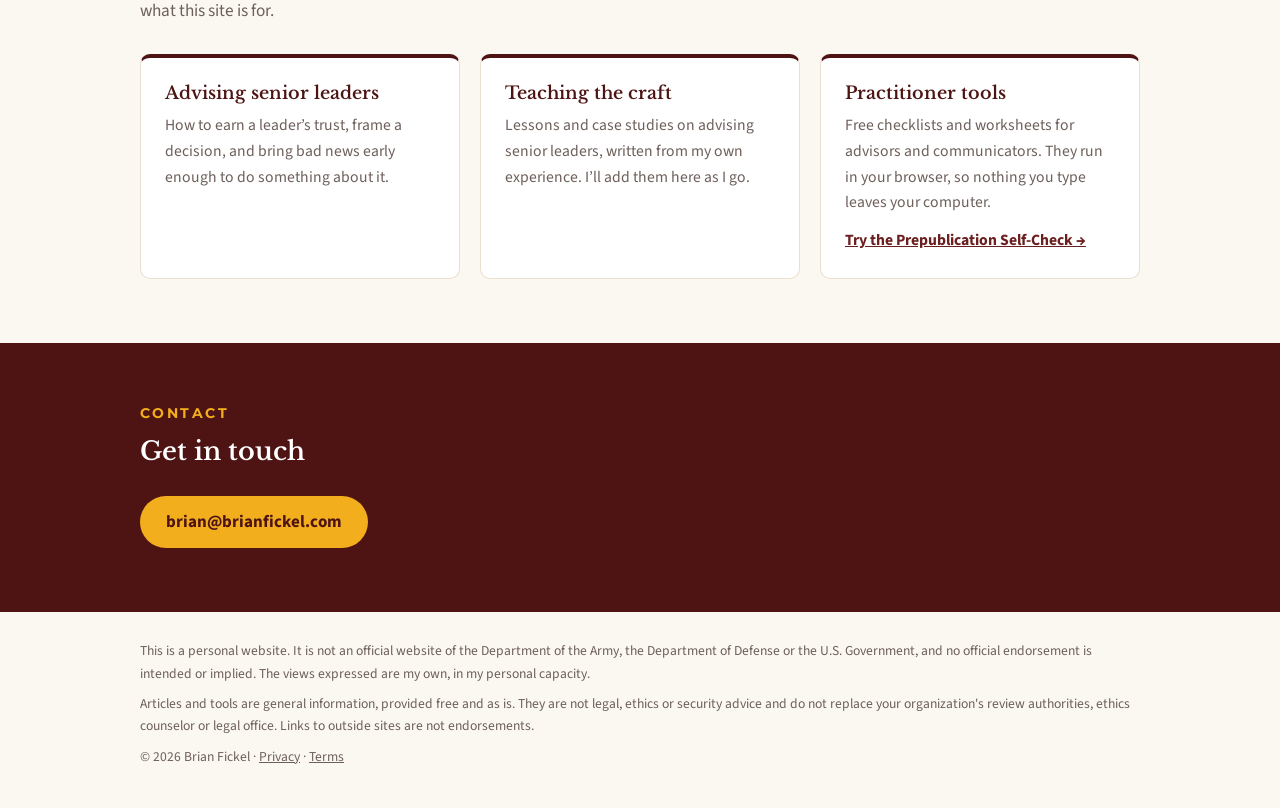
==== commit 255a47ef: "Teaching card: own experience, no course material" ====
--- a/index.html
+++ b/index.html
@@ -30,7 +30,7 @@
 <p class="intro">Most of what I know about advising I learned on the job. I think a good share of it can be taught, and that&rsquo;s what this site is for.</p>
 <div class="grid">
 <div class="card"><h4>Advising senior leaders</h4><p>How to earn a leader&rsquo;s trust, frame a decision, and bring bad news early enough to do something about it.</p></div>
-<div class="card"><h4>Teaching the craft</h4><p>I developed and teach a graduate course on advising senior leaders. I&rsquo;ll post lessons and case studies from it here as I go.</p></div>
+<div class="card"><h4>Teaching the craft</h4><p>Lessons and case studies on advising senior leaders, written from my own experience. I&rsquo;ll add them here as I go.</p></div>
 <div class="card"><h4>Practitioner tools</h4><p>Free checklists and worksheets for advisors and communicators. They run in your browser, so nothing you type leaves your computer.</p><p style="margin-top:12px"><a href="tools/prepub-check/"><strong>Try the Prepublication Self-Check &rarr;</strong></a></p></div>
 </div></div></section>
 
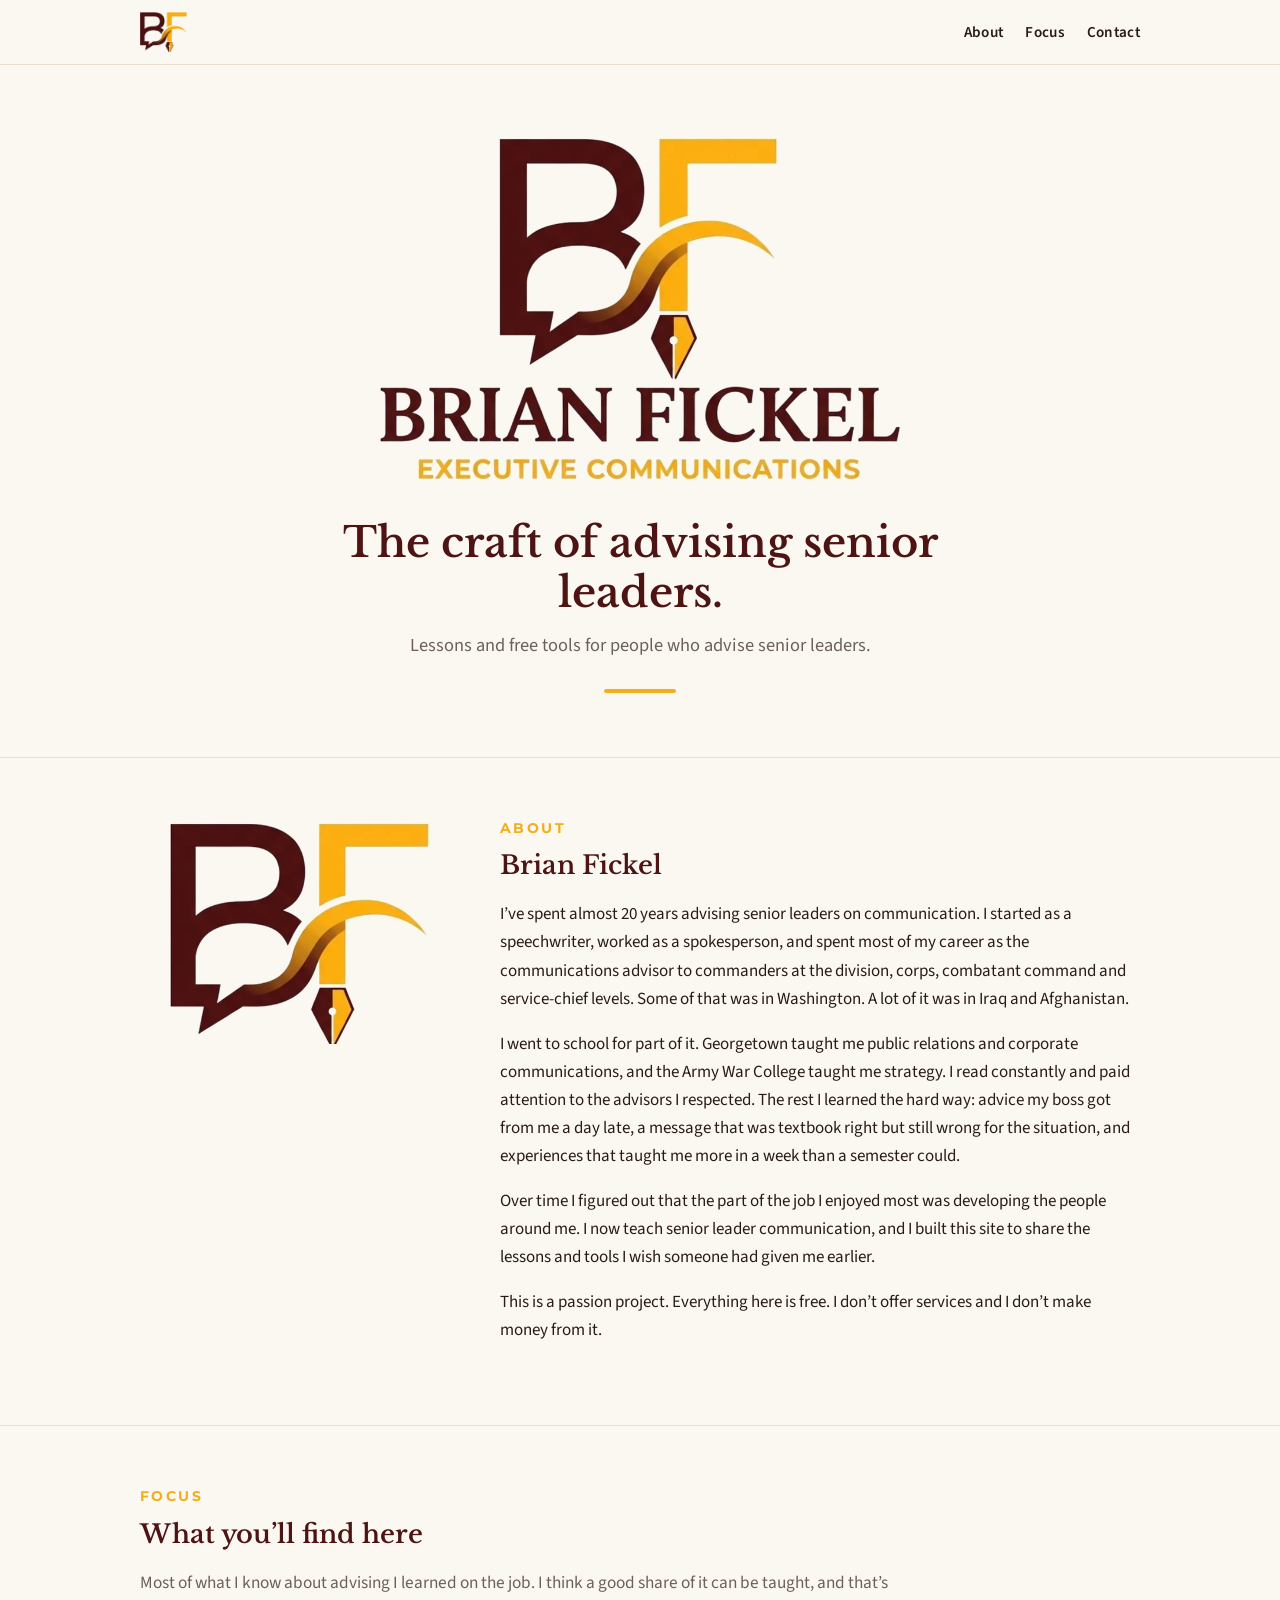
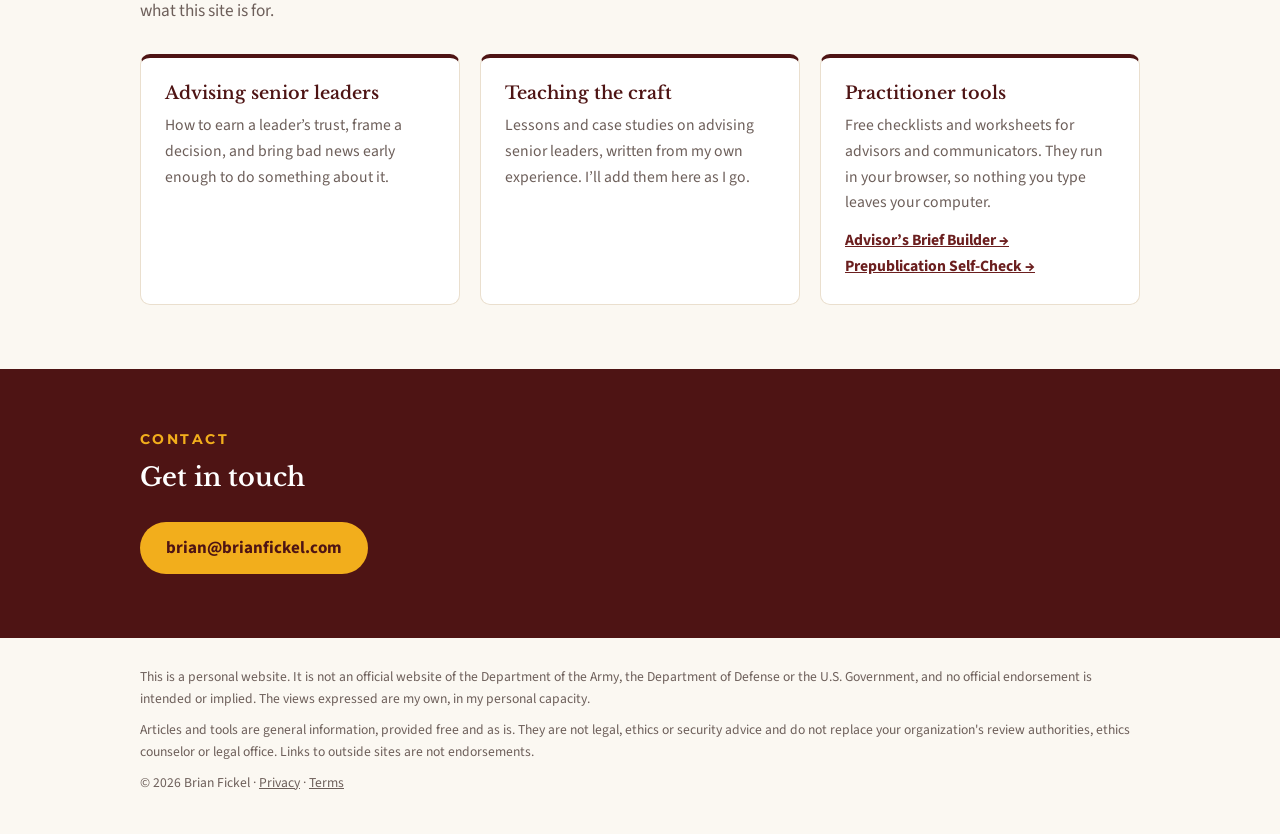
==== commit 222bfafd: "Link Advisor's Brief Builder; privacy covers on-device settings" ====
--- a/index.html
+++ b/index.html
@@ -31,7 +31,7 @@
 <div class="grid">
 <div class="card"><h4>Advising senior leaders</h4><p>How to earn a leader&rsquo;s trust, frame a decision, and bring bad news early enough to do something about it.</p></div>
 <div class="card"><h4>Teaching the craft</h4><p>Lessons and case studies on advising senior leaders, written from my own experience. I&rsquo;ll add them here as I go.</p></div>
-<div class="card"><h4>Practitioner tools</h4><p>Free checklists and worksheets for advisors and communicators. They run in your browser, so nothing you type leaves your computer.</p><p style="margin-top:12px"><a href="tools/prepub-check/"><strong>Try the Prepublication Self-Check &rarr;</strong></a></p></div>
+<div class="card"><h4>Practitioner tools</h4><p>Free checklists and worksheets for advisors and communicators. They run in your browser, so nothing you type leaves your computer.</p><p style="margin-top:12px"><a href="tools/advisors-brief/"><strong>Advisor&rsquo;s Brief Builder &rarr;</strong></a><br><a href="tools/prepub-check/"><strong>Prepublication Self-Check &rarr;</strong></a></p></div>
 </div></div></section>
 
 <section id="contact" class="contact"><div class="wrap">
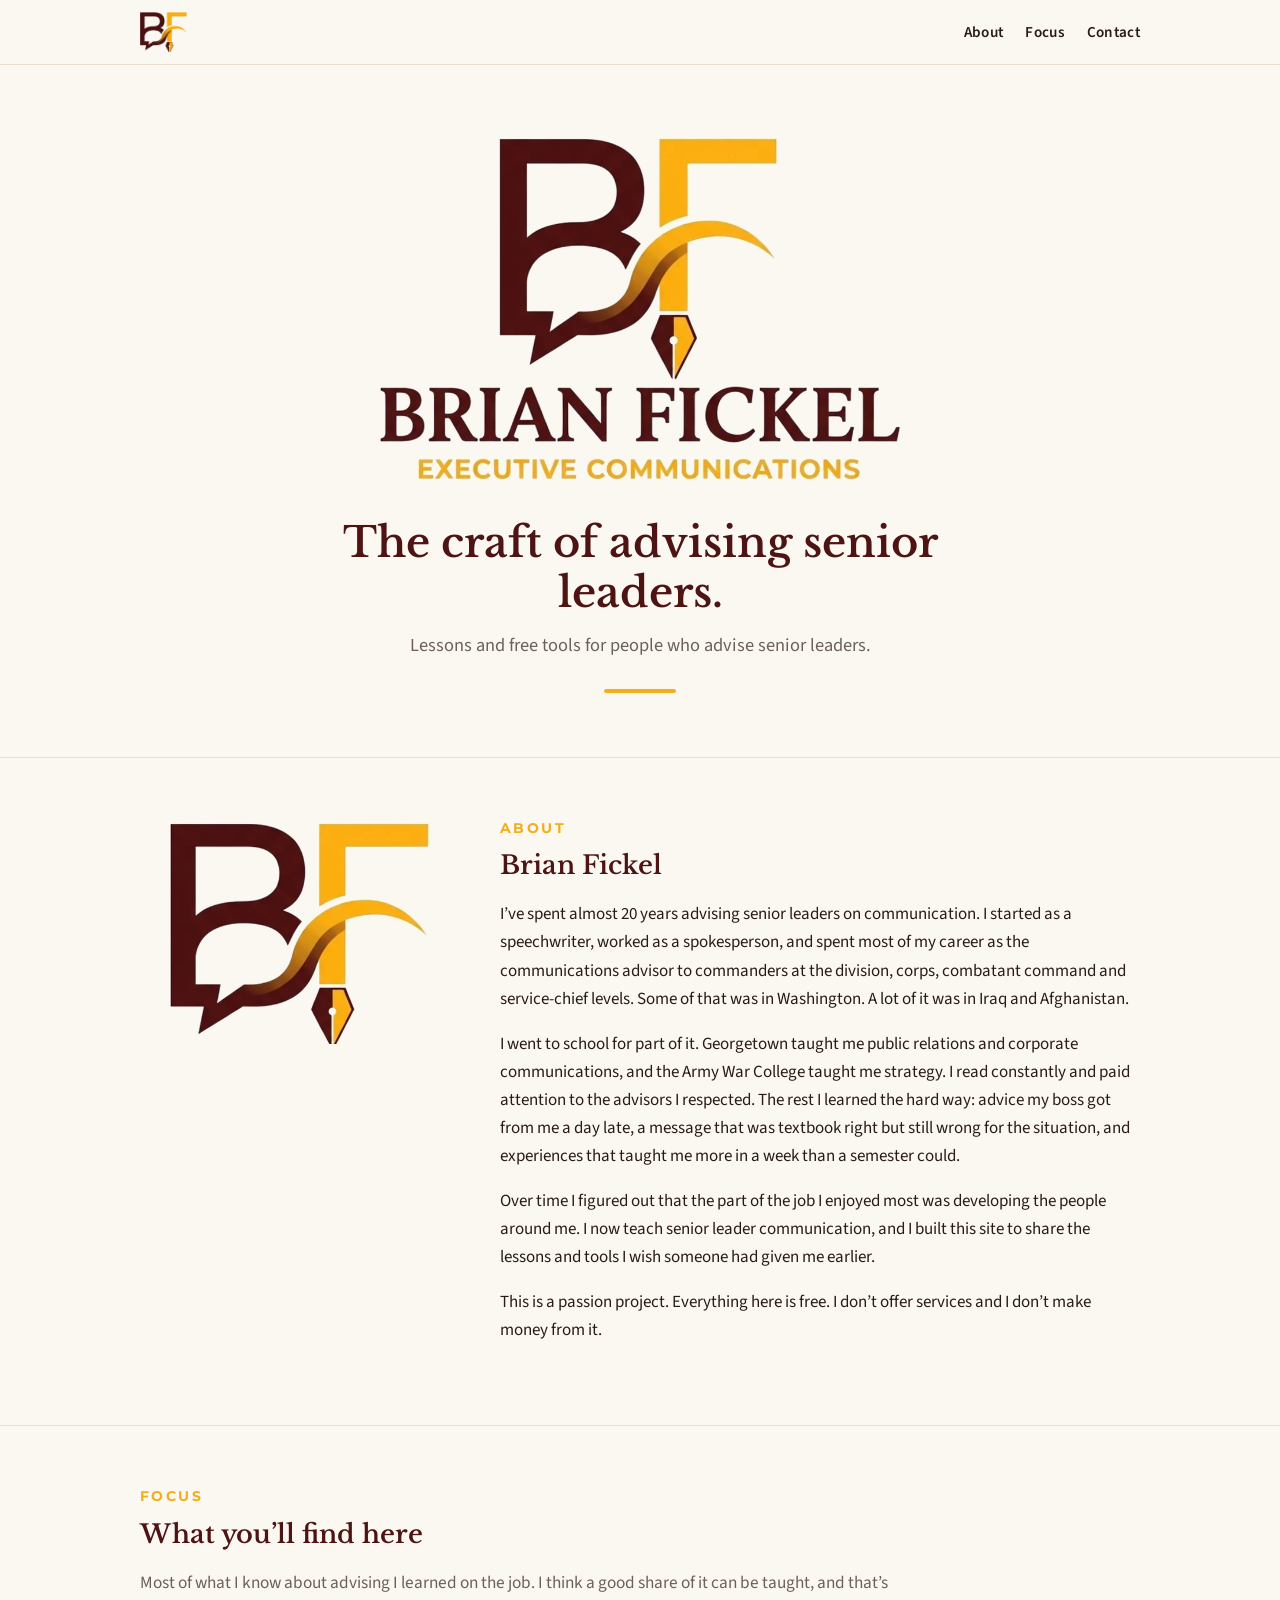
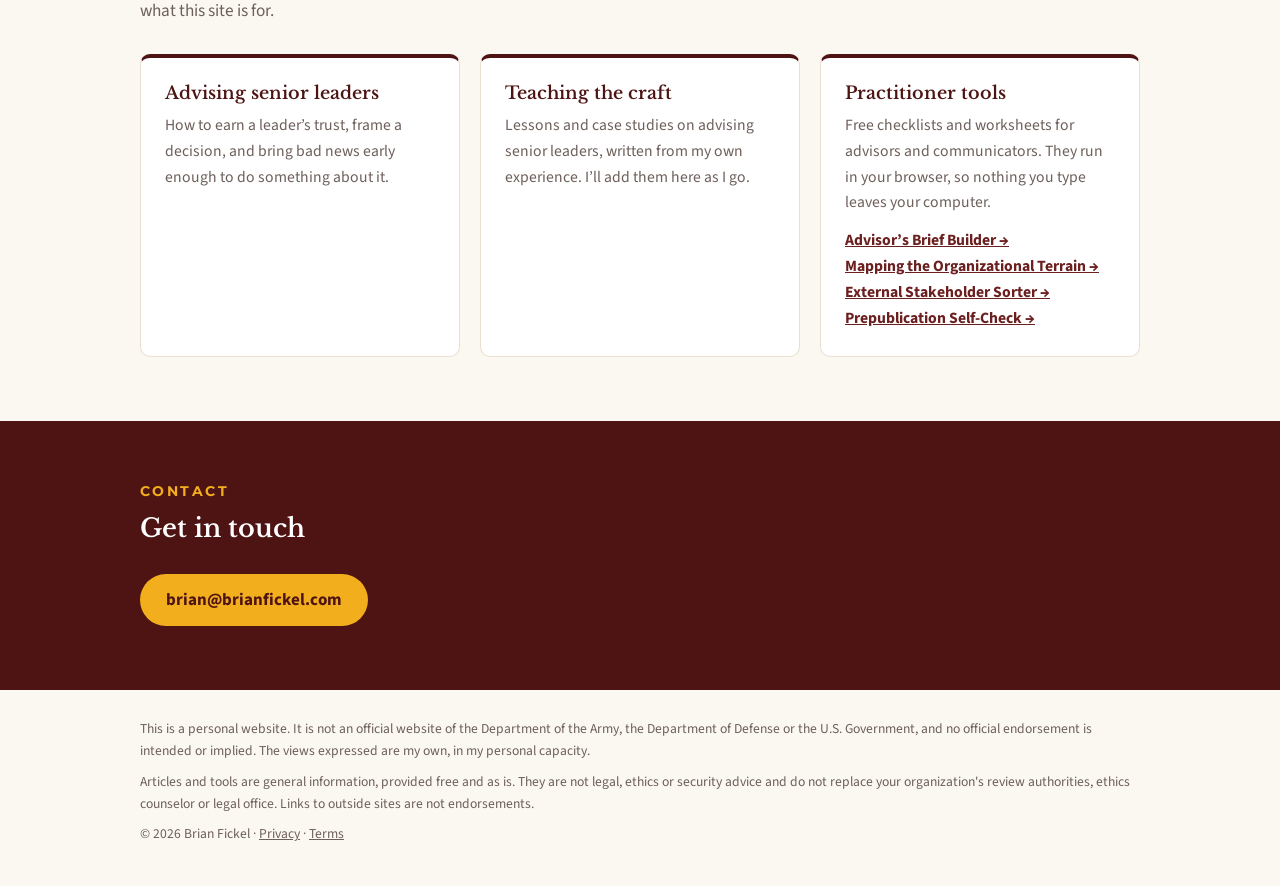
==== commit c584edb7: "Link terrain map and stakeholder sorter" ====
--- a/index.html
+++ b/index.html
@@ -31,7 +31,7 @@
 <div class="grid">
 <div class="card"><h4>Advising senior leaders</h4><p>How to earn a leader&rsquo;s trust, frame a decision, and bring bad news early enough to do something about it.</p></div>
 <div class="card"><h4>Teaching the craft</h4><p>Lessons and case studies on advising senior leaders, written from my own experience. I&rsquo;ll add them here as I go.</p></div>
-<div class="card"><h4>Practitioner tools</h4><p>Free checklists and worksheets for advisors and communicators. They run in your browser, so nothing you type leaves your computer.</p><p style="margin-top:12px"><a href="tools/advisors-brief/"><strong>Advisor&rsquo;s Brief Builder &rarr;</strong></a><br><a href="tools/prepub-check/"><strong>Prepublication Self-Check &rarr;</strong></a></p></div>
+<div class="card"><h4>Practitioner tools</h4><p>Free checklists and worksheets for advisors and communicators. They run in your browser, so nothing you type leaves your computer.</p><p style="margin-top:12px"><a href="tools/advisors-brief/"><strong>Advisor&rsquo;s Brief Builder &rarr;</strong></a><br><a href="tools/org-terrain/"><strong>Mapping the Organizational Terrain &rarr;</strong></a><br><a href="tools/stakeholder-sorter/"><strong>External Stakeholder Sorter &rarr;</strong></a><br><a href="tools/prepub-check/"><strong>Prepublication Self-Check &rarr;</strong></a></p></div>
 </div></div></section>
 
 <section id="contact" class="contact"><div class="wrap">
